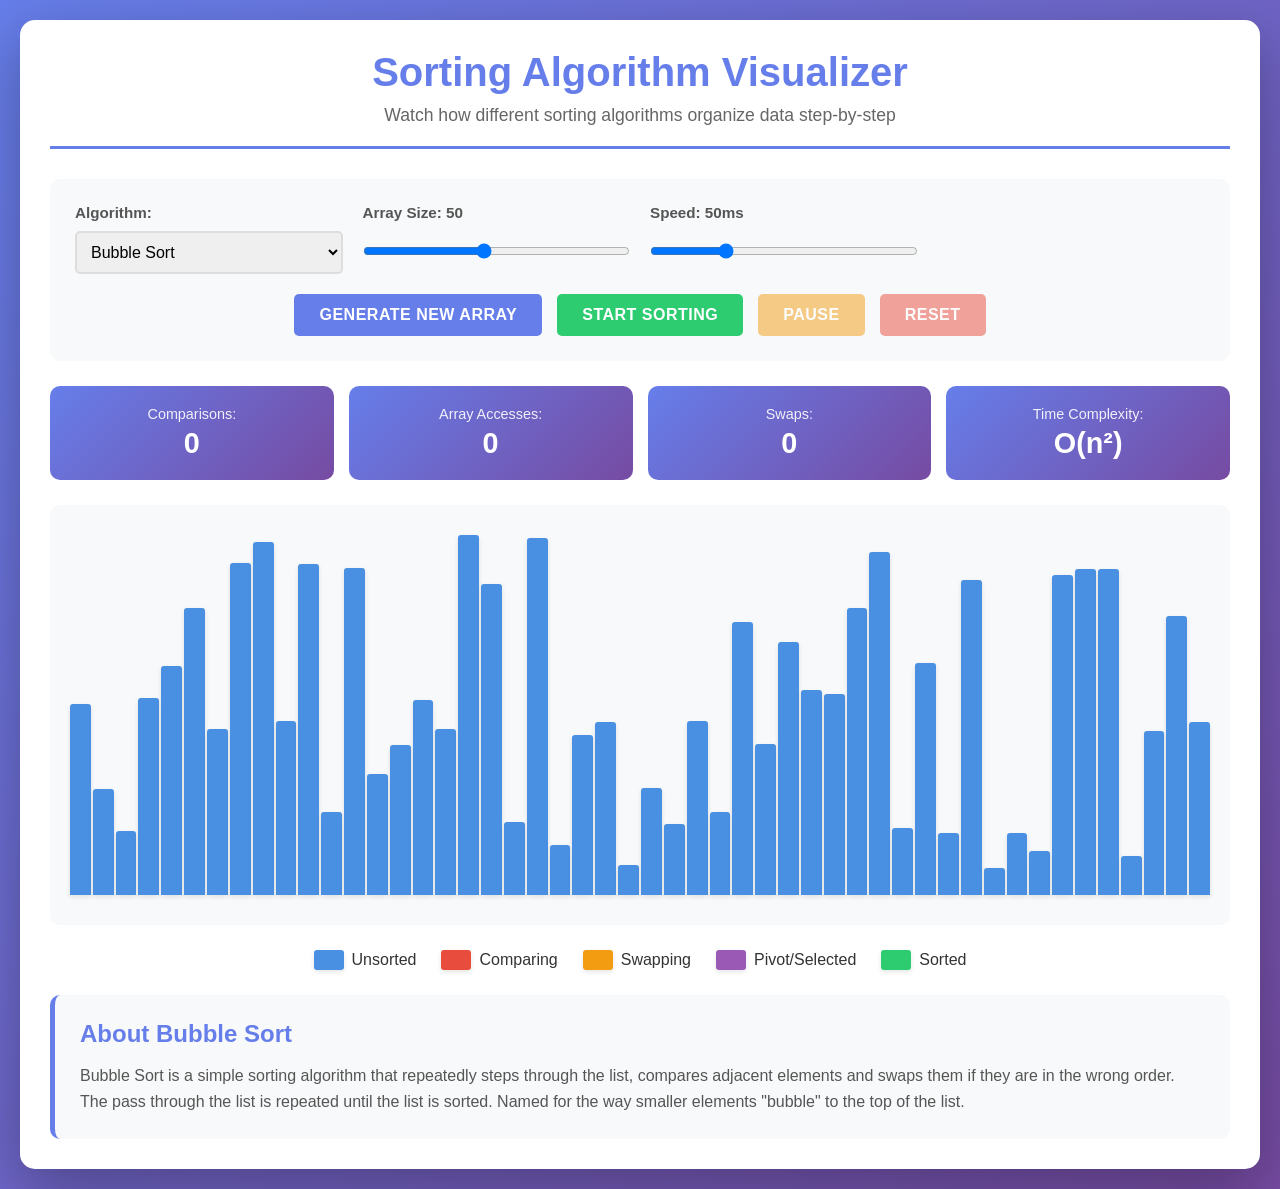
==== index.html @ ca9518fe "Add interactive sorting algorithm visualizer Implement a comprehensive web-based sorting algorithm v" ====
<!DOCTYPE html>
<html lang="en">
<head>
    <meta charset="UTF-8">
    <meta name="viewport" content="width=device-width, initial-scale=1.0">
    <title>Sorting Algorithm Visualizer</title>
    <link rel="stylesheet" href="styles.css">
</head>
<body>
    <div class="container">
        <header>
            <h1>Sorting Algorithm Visualizer</h1>
            <p>Watch how different sorting algorithms organize data step-by-step</p>
        </header>

        <div class="controls">
            <div class="control-group">
                <label for="algorithm-select">Algorithm:</label>
                <select id="algorithm-select">
                    <option value="bubble">Bubble Sort</option>
                    <option value="selection">Selection Sort</option>
                    <option value="insertion">Insertion Sort</option>
                    <option value="merge">Merge Sort</option>
                    <option value="quick">Quick Sort</option>
                    <option value="heap">Heap Sort</option>
                </select>
            </div>

            <div class="control-group">
                <label for="array-size">Array Size: <span id="size-value">50</span></label>
                <input type="range" id="array-size" min="10" max="100" value="50">
            </div>

            <div class="control-group">
                <label for="speed">Speed: <span id="speed-value">50ms</span></label>
                <input type="range" id="speed" min="1" max="200" value="50">
            </div>

            <div class="button-group">
                <button id="generate-btn" class="btn btn-primary">Generate New Array</button>
                <button id="start-btn" class="btn btn-success">Start Sorting</button>
                <button id="pause-btn" class="btn btn-warning" disabled>Pause</button>
                <button id="reset-btn" class="btn btn-danger" disabled>Reset</button>
            </div>
        </div>

        <div class="stats">
            <div class="stat-item">
                <span class="stat-label">Comparisons:</span>
                <span id="comparisons" class="stat-value">0</span>
            </div>
            <div class="stat-item">
                <span class="stat-label">Array Accesses:</span>
                <span id="array-accesses" class="stat-value">0</span>
            </div>
            <div class="stat-item">
                <span class="stat-label">Swaps:</span>
                <span id="swaps" class="stat-value">0</span>
            </div>
            <div class="stat-item">
                <span class="stat-label">Time Complexity:</span>
                <span id="time-complexity" class="stat-value">O(n²)</span>
            </div>
        </div>

        <div id="visualization-container"></div>

        <div class="legend">
            <div class="legend-item">
                <div class="legend-color" style="background-color: #4a90e2;"></div>
                <span>Unsorted</span>
            </div>
            <div class="legend-item">
                <div class="legend-color" style="background-color: #e74c3c;"></div>
                <span>Comparing</span>
            </div>
            <div class="legend-item">
                <div class="legend-color" style="background-color: #f39c12;"></div>
                <span>Swapping</span>
            </div>
            <div class="legend-item">
                <div class="legend-color" style="background-color: #9b59b6;"></div>
                <span>Pivot/Selected</span>
            </div>
            <div class="legend-item">
                <div class="legend-color" style="background-color: #2ecc71;"></div>
                <span>Sorted</span>
            </div>
        </div>

        <div class="algorithm-info">
            <h2>About <span id="current-algorithm">Bubble Sort</span></h2>
            <p id="algorithm-description">
                Bubble Sort is a simple sorting algorithm that repeatedly steps through the list,
                compares adjacent elements and swaps them if they are in the wrong order.
                The pass through the list is repeated until the list is sorted.
            </p>
        </div>
    </div>

    <script src="algorithms.js"></script>
    <script src="visualizer.js"></script>
    <script src="script.js"></script>
</body>
</html>
---- styles.css ----
* {
    margin: 0;
    padding: 0;
    box-sizing: border-box;
}

body {
    font-family: 'Segoe UI', Tahoma, Geneva, Verdana, sans-serif;
    background: linear-gradient(135deg, #667eea 0%, #764ba2 100%);
    min-height: 100vh;
    padding: 20px;
    color: #333;
}

.container {
    max-width: 1400px;
    margin: 0 auto;
    background: white;
    border-radius: 15px;
    padding: 30px;
    box-shadow: 0 20px 60px rgba(0, 0, 0, 0.3);
}

header {
    text-align: center;
    margin-bottom: 30px;
    padding-bottom: 20px;
    border-bottom: 3px solid #667eea;
}

header h1 {
    color: #667eea;
    font-size: 2.5em;
    margin-bottom: 10px;
}

header p {
    color: #666;
    font-size: 1.1em;
}

.controls {
    background: #f8f9fa;
    padding: 25px;
    border-radius: 10px;
    margin-bottom: 25px;
    display: grid;
    grid-template-columns: repeat(auto-fit, minmax(250px, 1fr));
    gap: 20px;
}

.control-group {
    display: flex;
    flex-direction: column;
    gap: 10px;
}

.control-group label {
    font-weight: 600;
    color: #555;
    font-size: 0.95em;
}

.control-group select,
.control-group input[type="range"] {
    padding: 10px;
    border: 2px solid #ddd;
    border-radius: 5px;
    font-size: 1em;
    cursor: pointer;
}

.control-group select:focus {
    outline: none;
    border-color: #667eea;
}

.control-group input[type="range"] {
    width: 100%;
}

.button-group {
    grid-column: 1 / -1;
    display: flex;
    gap: 15px;
    justify-content: center;
    flex-wrap: wrap;
}

.btn {
    padding: 12px 25px;
    border: none;
    border-radius: 5px;
    font-size: 1em;
    font-weight: 600;
    cursor: pointer;
    transition: all 0.3s ease;
    text-transform: uppercase;
    letter-spacing: 0.5px;
}

.btn:hover:not(:disabled) {
    transform: translateY(-2px);
    box-shadow: 0 5px 15px rgba(0, 0, 0, 0.2);
}

.btn:disabled {
    opacity: 0.5;
    cursor: not-allowed;
}

.btn-primary {
    background: #667eea;
    color: white;
}

.btn-success {
    background: #2ecc71;
    color: white;
}

.btn-warning {
    background: #f39c12;
    color: white;
}

.btn-danger {
    background: #e74c3c;
    color: white;
}

.stats {
    display: grid;
    grid-template-columns: repeat(auto-fit, minmax(200px, 1fr));
    gap: 15px;
    margin-bottom: 25px;
}

.stat-item {
    background: linear-gradient(135deg, #667eea 0%, #764ba2 100%);
    padding: 20px;
    border-radius: 10px;
    text-align: center;
    color: white;
}

.stat-label {
    display: block;
    font-size: 0.9em;
    margin-bottom: 5px;
    opacity: 0.9;
}

.stat-value {
    display: block;
    font-size: 1.8em;
    font-weight: bold;
}

#visualization-container {
    background: #f8f9fa;
    border-radius: 10px;
    padding: 30px 20px;
    margin-bottom: 25px;
    min-height: 400px;
    display: flex;
    align-items: flex-end;
    justify-content: center;
    gap: 2px;
    overflow-x: auto;
}

.bar {
    background: #4a90e2;
    border-radius: 3px 3px 0 0;
    transition: all 0.3s ease;
    position: relative;
    display: flex;
    align-items: flex-end;
    justify-content: center;
    box-shadow: 0 2px 5px rgba(0, 0, 0, 0.1);
}

.bar.comparing {
    background: #e74c3c;
    transform: scale(1.05);
}

.bar.swapping {
    background: #f39c12;
    transform: scale(1.1);
}

.bar.pivot {
    background: #9b59b6;
    transform: scale(1.05);
}

.bar.sorted {
    background: #2ecc71;
}

.legend {
    display: flex;
    justify-content: center;
    gap: 25px;
    margin-bottom: 25px;
    flex-wrap: wrap;
}

.legend-item {
    display: flex;
    align-items: center;
    gap: 8px;
}

.legend-color {
    width: 30px;
    height: 20px;
    border-radius: 3px;
    box-shadow: 0 2px 5px rgba(0, 0, 0, 0.1);
}

.algorithm-info {
    background: #f8f9fa;
    padding: 25px;
    border-radius: 10px;
    border-left: 5px solid #667eea;
}

.algorithm-info h2 {
    color: #667eea;
    margin-bottom: 15px;
}

.algorithm-info p {
    line-height: 1.6;
    color: #555;
}

@media (max-width: 768px) {
    .container {
        padding: 15px;
    }

    header h1 {
        font-size: 1.8em;
    }

    .controls {
        grid-template-columns: 1fr;
    }

    .stats {
        grid-template-columns: 1fr 1fr;
    }

    .legend {
        gap: 15px;
    }
}
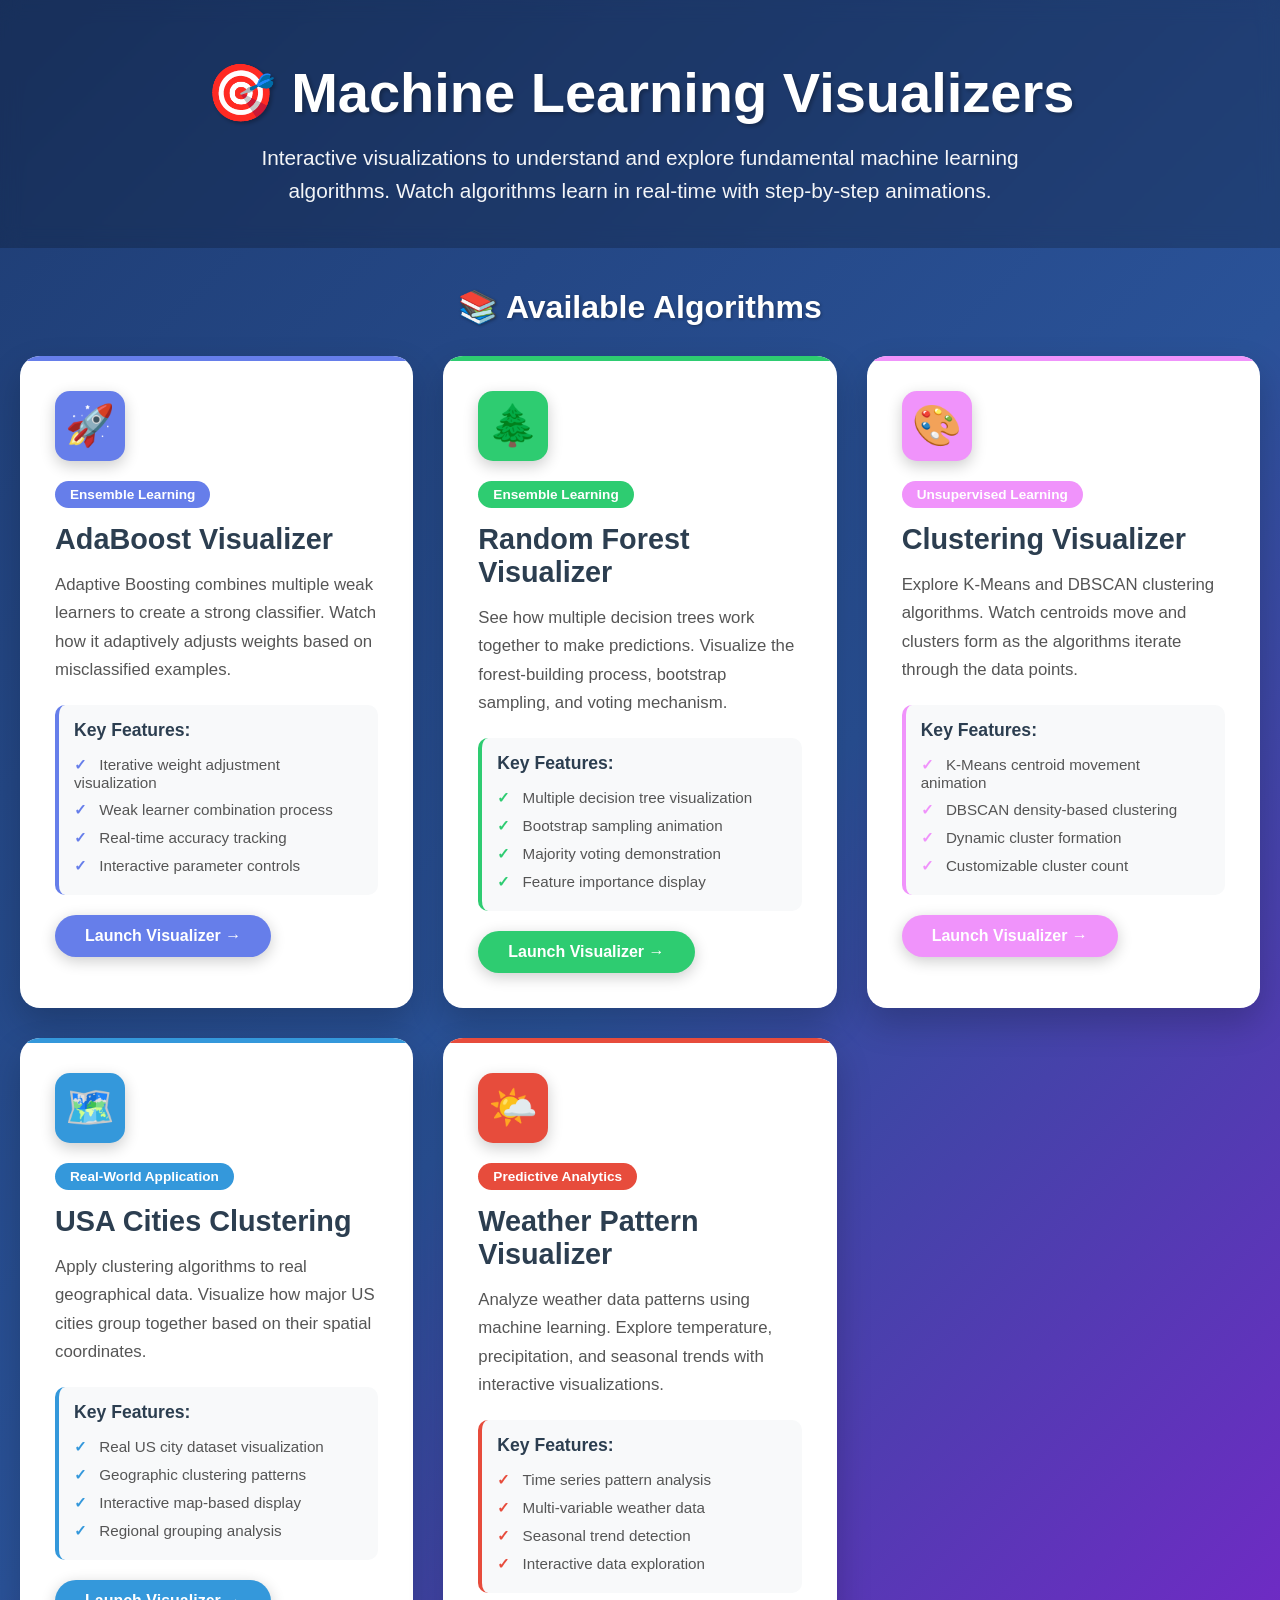
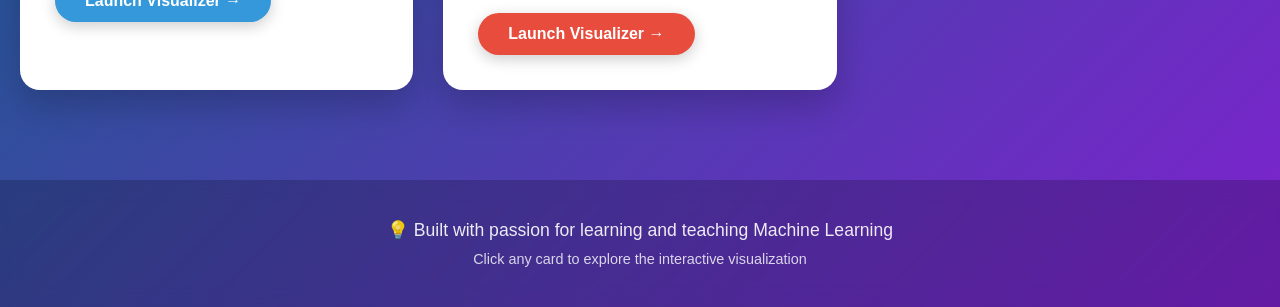
==== commit 4f9f3120: "Add elegant master index page for ML algorithm visualizers - Created comprehensive landing page with" ====
--- a/index.html
+++ b/index.html
@@ -3,103 +3,346 @@
 <head>
     <meta charset="UTF-8">
     <meta name="viewport" content="width=device-width, initial-scale=1.0">
-    <title>Sorting Algorithm Visualizer</title>
-    <link rel="stylesheet" href="styles.css">
+    <title>Machine Learning Algorithm Visualizers</title>
+    <style>
+        * {
+            margin: 0;
+            padding: 0;
+            box-sizing: border-box;
+        }
+
+        body {
+            font-family: 'Segoe UI', Tahoma, Geneva, Verdana, sans-serif;
+            background: linear-gradient(135deg, #1e3c72 0%, #2a5298 50%, #7e22ce 100%);
+            min-height: 100vh;
+            color: #333;
+        }
+
+        .hero {
+            text-align: center;
+            padding: 60px 20px 40px;
+            color: white;
+            background: rgba(0, 0, 0, 0.2);
+            backdrop-filter: blur(10px);
+        }
+
+        .hero h1 {
+            font-size: 3.5em;
+            margin-bottom: 15px;
+            font-weight: 700;
+            text-shadow: 2px 2px 4px rgba(0, 0, 0, 0.3);
+            animation: fadeInDown 0.8s ease-out;
+        }
+
+        .hero p {
+            font-size: 1.3em;
+            opacity: 0.95;
+            max-width: 800px;
+            margin: 0 auto;
+            line-height: 1.6;
+            animation: fadeInUp 0.8s ease-out 0.2s backwards;
+        }
+
+        .container {
+            max-width: 1400px;
+            margin: 0 auto;
+            padding: 40px 20px;
+        }
+
+        .section-title {
+            color: white;
+            font-size: 2em;
+            margin-bottom: 30px;
+            text-align: center;
+            font-weight: 600;
+            text-shadow: 1px 1px 3px rgba(0, 0, 0, 0.3);
+        }
+
+        .algorithms-grid {
+            display: grid;
+            grid-template-columns: repeat(auto-fit, minmax(350px, 1fr));
+            gap: 30px;
+            margin-bottom: 50px;
+        }
+
+        .algorithm-card {
+            background: white;
+            border-radius: 20px;
+            padding: 35px;
+            box-shadow: 0 15px 35px rgba(0, 0, 0, 0.2);
+            transition: all 0.4s ease;
+            cursor: pointer;
+            position: relative;
+            overflow: hidden;
+            animation: fadeInUp 0.6s ease-out backwards;
+        }
+
+        .algorithm-card::before {
+            content: '';
+            position: absolute;
+            top: 0;
+            left: 0;
+            width: 100%;
+            height: 5px;
+            background: var(--card-color);
+        }
+
+        .algorithm-card:hover {
+            transform: translateY(-10px);
+            box-shadow: 0 20px 50px rgba(0, 0, 0, 0.3);
+        }
+
+        .card-icon {
+            width: 70px;
+            height: 70px;
+            background: var(--card-color);
+            border-radius: 15px;
+            display: flex;
+            align-items: center;
+            justify-content: center;
+            font-size: 2.5em;
+            margin-bottom: 20px;
+            box-shadow: 0 5px 15px rgba(0, 0, 0, 0.2);
+        }
+
+        .algorithm-card h3 {
+            font-size: 1.8em;
+            margin-bottom: 15px;
+            color: #2c3e50;
+        }
+
+        .algorithm-card .category {
+            display: inline-block;
+            padding: 6px 15px;
+            background: var(--card-color);
+            color: white;
+            border-radius: 20px;
+            font-size: 0.85em;
+            font-weight: 600;
+            margin-bottom: 15px;
+        }
+
+        .algorithm-card p {
+            color: #555;
+            line-height: 1.7;
+            margin-bottom: 20px;
+            font-size: 1.05em;
+        }
+
+        .key-features {
+            margin: 20px 0;
+            padding: 15px;
+            background: #f8f9fa;
+            border-radius: 10px;
+            border-left: 4px solid var(--card-color);
+        }
+
+        .key-features h4 {
+            color: #2c3e50;
+            margin-bottom: 10px;
+            font-size: 1.1em;
+        }
+
+        .key-features ul {
+            list-style: none;
+            padding-left: 0;
+        }
+
+        .key-features li {
+            padding: 5px 0;
+            color: #555;
+            font-size: 0.95em;
+        }
+
+        .key-features li::before {
+            content: '✓ ';
+            color: var(--card-color);
+            font-weight: bold;
+            margin-right: 8px;
+        }
+
+        .view-button {
+            display: inline-block;
+            padding: 12px 30px;
+            background: var(--card-color);
+            color: white;
+            text-decoration: none;
+            border-radius: 25px;
+            font-weight: 600;
+            transition: all 0.3s ease;
+            box-shadow: 0 4px 15px rgba(0, 0, 0, 0.2);
+        }
+
+        .view-button:hover {
+            transform: scale(1.05);
+            box-shadow: 0 6px 20px rgba(0, 0, 0, 0.3);
+        }
+
+        /* Color schemes for different algorithm types */
+        .ensemble { --card-color: #667eea; }
+        .clustering { --card-color: #f093fb; }
+        .forest { --card-color: #2ecc71; }
+        .application { --card-color: #3498db; }
+        .prediction { --card-color: #e74c3c; }
+
+        .footer {
+            text-align: center;
+            padding: 40px 20px;
+            color: white;
+            background: rgba(0, 0, 0, 0.2);
+            backdrop-filter: blur(10px);
+        }
+
+        .footer p {
+            font-size: 1.1em;
+            opacity: 0.9;
+        }
+
+        @keyframes fadeInDown {
+            from {
+                opacity: 0;
+                transform: translateY(-30px);
+            }
+            to {
+                opacity: 1;
+                transform: translateY(0);
+            }
+        }
+
+        @keyframes fadeInUp {
+            from {
+                opacity: 0;
+                transform: translateY(30px);
+            }
+            to {
+                opacity: 1;
+                transform: translateY(0);
+            }
+        }
+
+        @media (max-width: 768px) {
+            .hero h1 {
+                font-size: 2.5em;
+            }
+
+            .algorithms-grid {
+                grid-template-columns: 1fr;
+            }
+        }
+    </style>
 </head>
 <body>
+    <div class="hero">
+        <h1>🎯 Machine Learning Visualizers</h1>
+        <p>Interactive visualizations to understand and explore fundamental machine learning algorithms. Watch algorithms learn in real-time with step-by-step animations.</p>
+    </div>
+
     <div class="container">
-        <header>
-            <h1>Sorting Algorithm Visualizer</h1>
-            <p>Watch how different sorting algorithms organize data step-by-step</p>
-        </header>
-
-        <div class="controls">
-            <div class="control-group">
-                <label for="algorithm-select">Algorithm:</label>
-                <select id="algorithm-select">
-                    <option value="bubble">Bubble Sort</option>
-                    <option value="selection">Selection Sort</option>
-                    <option value="insertion">Insertion Sort</option>
-                    <option value="merge">Merge Sort</option>
-                    <option value="quick">Quick Sort</option>
-                    <option value="heap">Heap Sort</option>
-                </select>
-            </div>
-
-            <div class="control-group">
-                <label for="array-size">Array Size: <span id="size-value">50</span></label>
-                <input type="range" id="array-size" min="10" max="100" value="50">
-            </div>
-
-            <div class="control-group">
-                <label for="speed">Speed: <span id="speed-value">50ms</span></label>
-                <input type="range" id="speed" min="1" max="200" value="50">
-            </div>
-
-            <div class="button-group">
-                <button id="generate-btn" class="btn btn-primary">Generate New Array</button>
-                <button id="start-btn" class="btn btn-success">Start Sorting</button>
-                <button id="pause-btn" class="btn btn-warning" disabled>Pause</button>
-                <button id="reset-btn" class="btn btn-danger" disabled>Reset</button>
-            </div>
-        </div>
-
-        <div class="stats">
-            <div class="stat-item">
-                <span class="stat-label">Comparisons:</span>
-                <span id="comparisons" class="stat-value">0</span>
-            </div>
-            <div class="stat-item">
-                <span class="stat-label">Array Accesses:</span>
-                <span id="array-accesses" class="stat-value">0</span>
-            </div>
-            <div class="stat-item">
-                <span class="stat-label">Swaps:</span>
-                <span id="swaps" class="stat-value">0</span>
-            </div>
-            <div class="stat-item">
-                <span class="stat-label">Time Complexity:</span>
-                <span id="time-complexity" class="stat-value">O(n²)</span>
-            </div>
-        </div>
-
-        <div id="visualization-container"></div>
-
-        <div class="legend">
-            <div class="legend-item">
-                <div class="legend-color" style="background-color: #4a90e2;"></div>
-                <span>Unsorted</span>
-            </div>
-            <div class="legend-item">
-                <div class="legend-color" style="background-color: #e74c3c;"></div>
-                <span>Comparing</span>
-            </div>
-            <div class="legend-item">
-                <div class="legend-color" style="background-color: #f39c12;"></div>
-                <span>Swapping</span>
-            </div>
-            <div class="legend-item">
-                <div class="legend-color" style="background-color: #9b59b6;"></div>
-                <span>Pivot/Selected</span>
-            </div>
-            <div class="legend-item">
-                <div class="legend-color" style="background-color: #2ecc71;"></div>
-                <span>Sorted</span>
-            </div>
-        </div>
-
-        <div class="algorithm-info">
-            <h2>About <span id="current-algorithm">Bubble Sort</span></h2>
-            <p id="algorithm-description">
-                Bubble Sort is a simple sorting algorithm that repeatedly steps through the list,
-                compares adjacent elements and swaps them if they are in the wrong order.
-                The pass through the list is repeated until the list is sorted.
-            </p>
+        <h2 class="section-title">📚 Available Algorithms</h2>
+
+        <div class="algorithms-grid">
+            <!-- AdaBoost Card -->
+            <div class="algorithm-card ensemble" onclick="window.location.href='adaboost_visualizer.html'">
+                <div class="card-icon">🚀</div>
+                <span class="category">Ensemble Learning</span>
+                <h3>AdaBoost Visualizer</h3>
+                <p>Adaptive Boosting combines multiple weak learners to create a strong classifier. Watch how it adaptively adjusts weights based on misclassified examples.</p>
+                <div class="key-features">
+                    <h4>Key Features:</h4>
+                    <ul>
+                        <li>Iterative weight adjustment visualization</li>
+                        <li>Weak learner combination process</li>
+                        <li>Real-time accuracy tracking</li>
+                        <li>Interactive parameter controls</li>
+                    </ul>
+                </div>
+                <a href="adaboost_visualizer.html" class="view-button" onclick="event.stopPropagation()">Launch Visualizer →</a>
+            </div>
+
+            <!-- Random Forest Card -->
+            <div class="algorithm-card forest" onclick="window.location.href='random_forest_visualizer.html'">
+                <div class="card-icon">🌲</div>
+                <span class="category">Ensemble Learning</span>
+                <h3>Random Forest Visualizer</h3>
+                <p>See how multiple decision trees work together to make predictions. Visualize the forest-building process, bootstrap sampling, and voting mechanism.</p>
+                <div class="key-features">
+                    <h4>Key Features:</h4>
+                    <ul>
+                        <li>Multiple decision tree visualization</li>
+                        <li>Bootstrap sampling animation</li>
+                        <li>Majority voting demonstration</li>
+                        <li>Feature importance display</li>
+                    </ul>
+                </div>
+                <a href="random_forest_visualizer.html" class="view-button" onclick="event.stopPropagation()">Launch Visualizer →</a>
+            </div>
+
+            <!-- Clustering Card -->
+            <div class="algorithm-card clustering" onclick="window.location.href='clustering_visualizer.html'">
+                <div class="card-icon">🎨</div>
+                <span class="category">Unsupervised Learning</span>
+                <h3>Clustering Visualizer</h3>
+                <p>Explore K-Means and DBSCAN clustering algorithms. Watch centroids move and clusters form as the algorithms iterate through the data points.</p>
+                <div class="key-features">
+                    <h4>Key Features:</h4>
+                    <ul>
+                        <li>K-Means centroid movement animation</li>
+                        <li>DBSCAN density-based clustering</li>
+                        <li>Dynamic cluster formation</li>
+                        <li>Customizable cluster count</li>
+                    </ul>
+                </div>
+                <a href="clustering_visualizer.html" class="view-button" onclick="event.stopPropagation()">Launch Visualizer →</a>
+            </div>
+
+            <!-- USA Cities Clustering Card -->
+            <div class="algorithm-card application" onclick="window.location.href='usa_cities_clustering.html'">
+                <div class="card-icon">🗺️</div>
+                <span class="category">Real-World Application</span>
+                <h3>USA Cities Clustering</h3>
+                <p>Apply clustering algorithms to real geographical data. Visualize how major US cities group together based on their spatial coordinates.</p>
+                <div class="key-features">
+                    <h4>Key Features:</h4>
+                    <ul>
+                        <li>Real US city dataset visualization</li>
+                        <li>Geographic clustering patterns</li>
+                        <li>Interactive map-based display</li>
+                        <li>Regional grouping analysis</li>
+                    </ul>
+                </div>
+                <a href="usa_cities_clustering.html" class="view-button" onclick="event.stopPropagation()">Launch Visualizer →</a>
+            </div>
+
+            <!-- Weather Visualizer Card -->
+            <div class="algorithm-card prediction" onclick="window.location.href='weather_visualizer.html'">
+                <div class="card-icon">🌤️</div>
+                <span class="category">Predictive Analytics</span>
+                <h3>Weather Pattern Visualizer</h3>
+                <p>Analyze weather data patterns using machine learning. Explore temperature, precipitation, and seasonal trends with interactive visualizations.</p>
+                <div class="key-features">
+                    <h4>Key Features:</h4>
+                    <ul>
+                        <li>Time series pattern analysis</li>
+                        <li>Multi-variable weather data</li>
+                        <li>Seasonal trend detection</li>
+                        <li>Interactive data exploration</li>
+                    </ul>
+                </div>
+                <a href="weather_visualizer.html" class="view-button" onclick="event.stopPropagation()">Launch Visualizer →</a>
+            </div>
         </div>
     </div>
 
-    <script src="algorithms.js"></script>
-    <script src="visualizer.js"></script>
-    <script src="script.js"></script>
+    <div class="footer">
+        <p>💡 Built with passion for learning and teaching Machine Learning</p>
+        <p style="margin-top: 10px; font-size: 0.9em; opacity: 0.8;">Click any card to explore the interactive visualization</p>
+    </div>
+
+    <script>
+        // Add staggered animation delays to cards
+        document.querySelectorAll('.algorithm-card').forEach((card, index) => {
+            card.style.animationDelay = `${index * 0.1}s`;
+        });
+    </script>
 </body>
 </html>
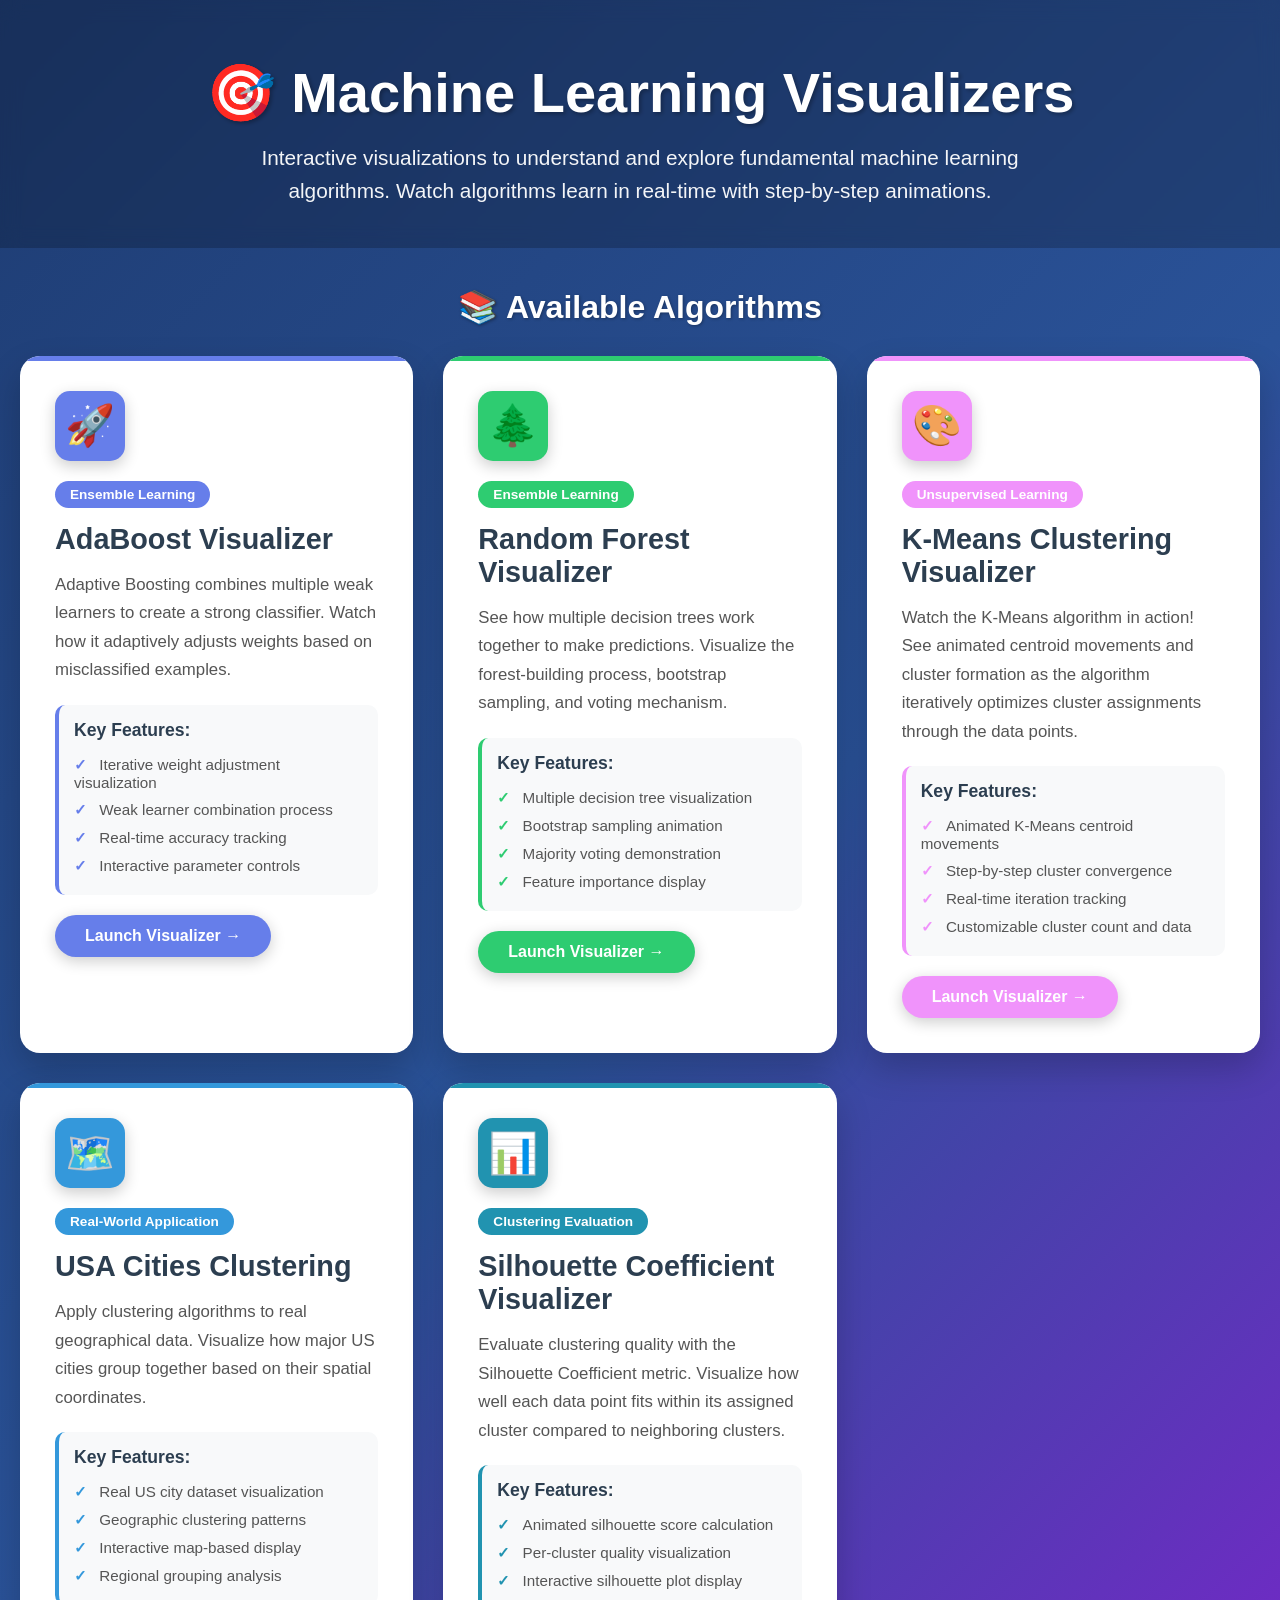
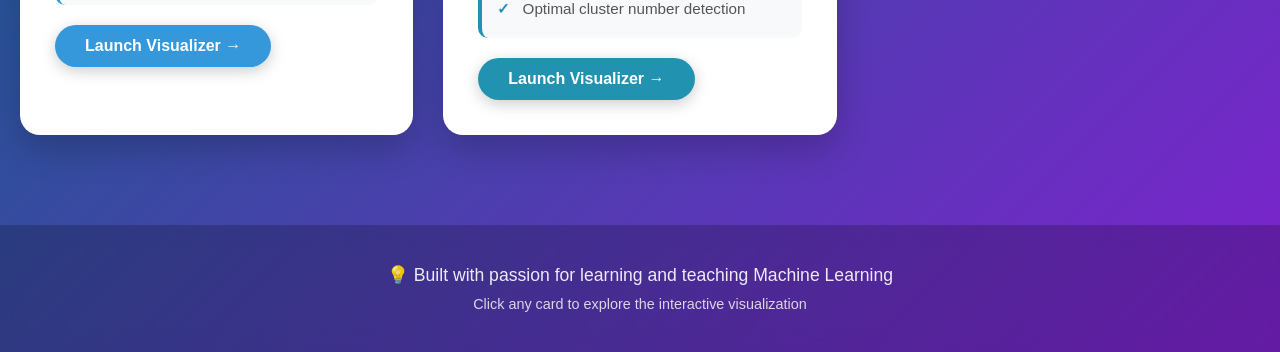
==== commit 5d15b9a7: "Add Silhouette Coefficient visualizer and update index - Add silhouette_visualizer.html for clusteri" ====
--- a/index.html
+++ b/index.html
@@ -183,7 +183,7 @@
         .clustering { --card-color: #f093fb; }
         .forest { --card-color: #2ecc71; }
         .application { --card-color: #3498db; }
-        .prediction { --card-color: #e74c3c; }
+        .evaluation { --card-color: #2193b0; }
 
         .footer {
             text-align: center;
@@ -281,15 +281,15 @@
             <div class="algorithm-card clustering" onclick="window.location.href='clustering_visualizer.html'">
                 <div class="card-icon">🎨</div>
                 <span class="category">Unsupervised Learning</span>
-                <h3>Clustering Visualizer</h3>
-                <p>Explore K-Means and DBSCAN clustering algorithms. Watch centroids move and clusters form as the algorithms iterate through the data points.</p>
-                <div class="key-features">
-                    <h4>Key Features:</h4>
-                    <ul>
-                        <li>K-Means centroid movement animation</li>
-                        <li>DBSCAN density-based clustering</li>
-                        <li>Dynamic cluster formation</li>
-                        <li>Customizable cluster count</li>
+                <h3>K-Means Clustering Visualizer</h3>
+                <p>Watch the K-Means algorithm in action! See animated centroid movements and cluster formation as the algorithm iteratively optimizes cluster assignments through the data points.</p>
+                <div class="key-features">
+                    <h4>Key Features:</h4>
+                    <ul>
+                        <li>Animated K-Means centroid movements</li>
+                        <li>Step-by-step cluster convergence</li>
+                        <li>Real-time iteration tracking</li>
+                        <li>Customizable cluster count and data</li>
                     </ul>
                 </div>
                 <a href="clustering_visualizer.html" class="view-button" onclick="event.stopPropagation()">Launch Visualizer →</a>
@@ -313,22 +313,22 @@
                 <a href="usa_cities_clustering.html" class="view-button" onclick="event.stopPropagation()">Launch Visualizer →</a>
             </div>
 
-            <!-- Weather Visualizer Card -->
-            <div class="algorithm-card prediction" onclick="window.location.href='weather_visualizer.html'">
-                <div class="card-icon">🌤️</div>
-                <span class="category">Predictive Analytics</span>
-                <h3>Weather Pattern Visualizer</h3>
-                <p>Analyze weather data patterns using machine learning. Explore temperature, precipitation, and seasonal trends with interactive visualizations.</p>
-                <div class="key-features">
-                    <h4>Key Features:</h4>
-                    <ul>
-                        <li>Time series pattern analysis</li>
-                        <li>Multi-variable weather data</li>
-                        <li>Seasonal trend detection</li>
-                        <li>Interactive data exploration</li>
-                    </ul>
-                </div>
-                <a href="weather_visualizer.html" class="view-button" onclick="event.stopPropagation()">Launch Visualizer →</a>
+            <!-- Silhouette Coefficient Card -->
+            <div class="algorithm-card evaluation" onclick="window.location.href='silhouette_visualizer.html'">
+                <div class="card-icon">📊</div>
+                <span class="category">Clustering Evaluation</span>
+                <h3>Silhouette Coefficient Visualizer</h3>
+                <p>Evaluate clustering quality with the Silhouette Coefficient metric. Visualize how well each data point fits within its assigned cluster compared to neighboring clusters.</p>
+                <div class="key-features">
+                    <h4>Key Features:</h4>
+                    <ul>
+                        <li>Animated silhouette score calculation</li>
+                        <li>Per-cluster quality visualization</li>
+                        <li>Interactive silhouette plot display</li>
+                        <li>Optimal cluster number detection</li>
+                    </ul>
+                </div>
+                <a href="silhouette_visualizer.html" class="view-button" onclick="event.stopPropagation()">Launch Visualizer →</a>
             </div>
         </div>
     </div>
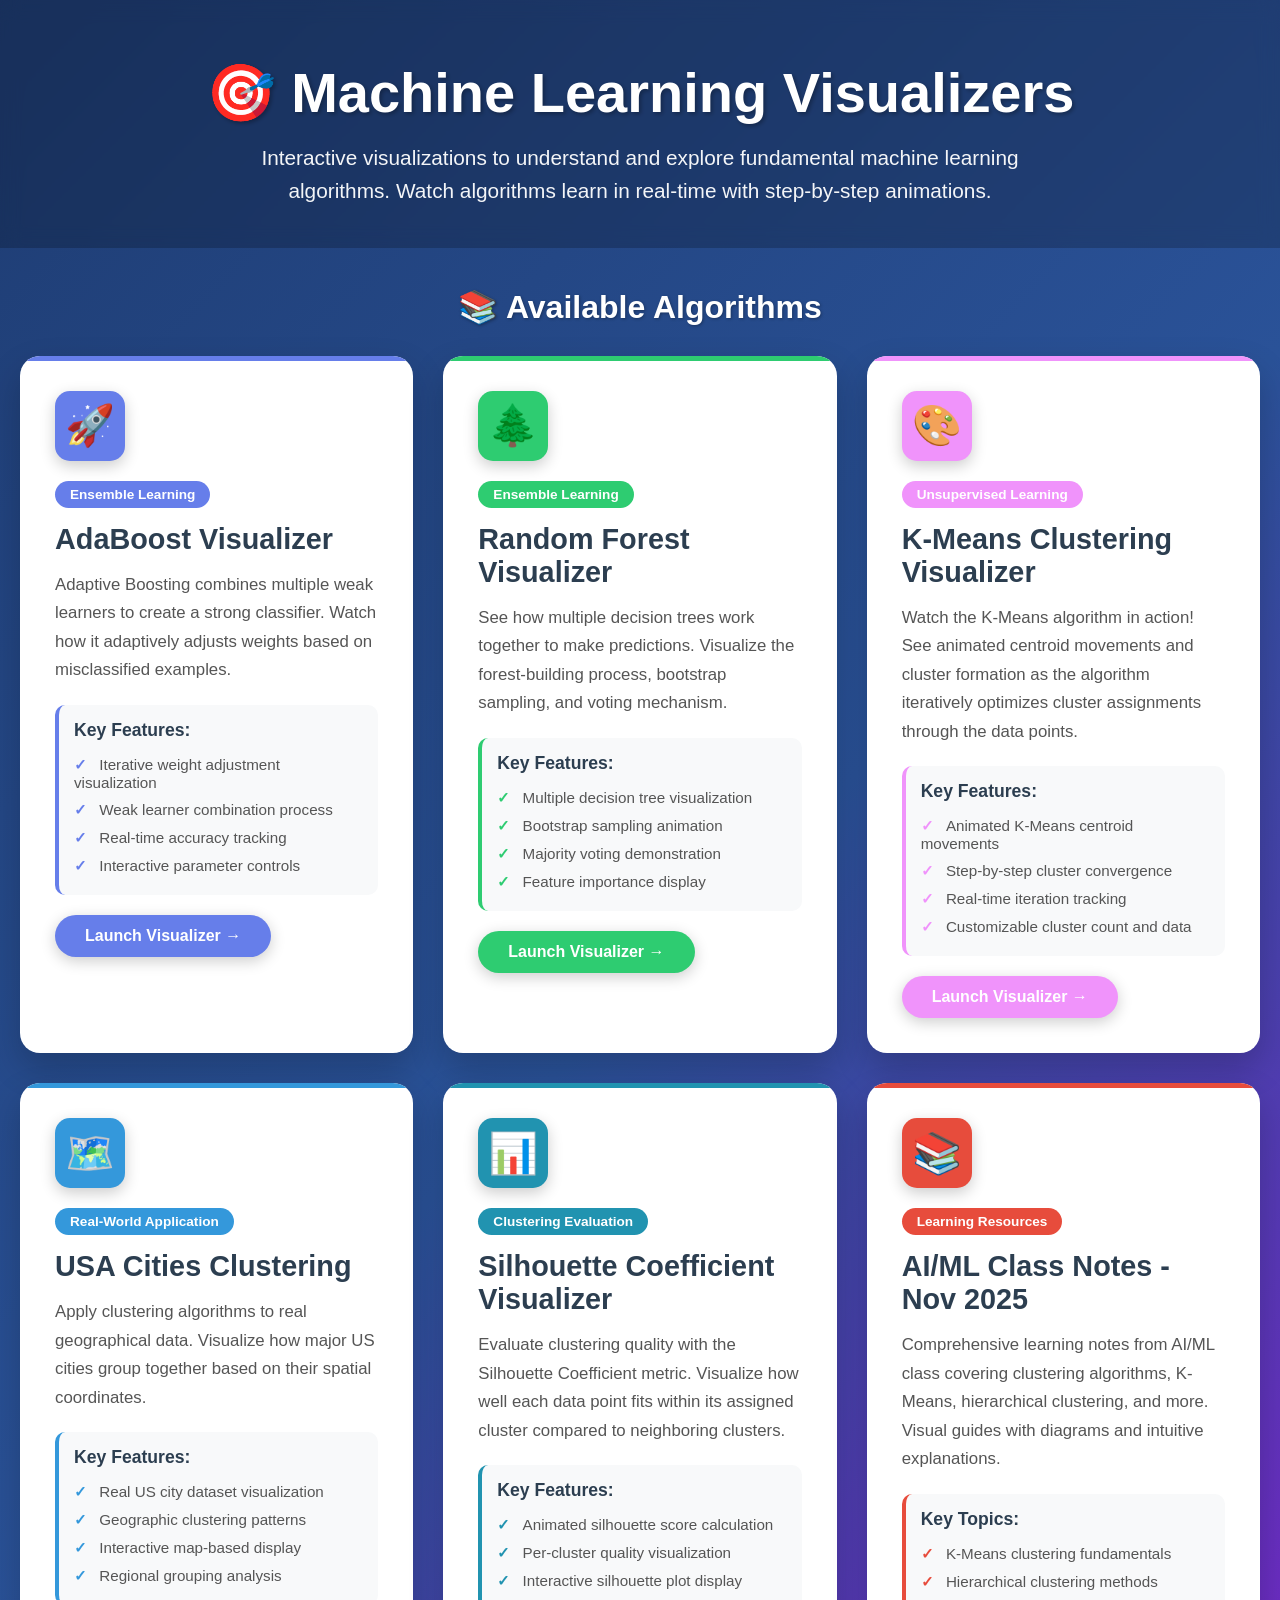
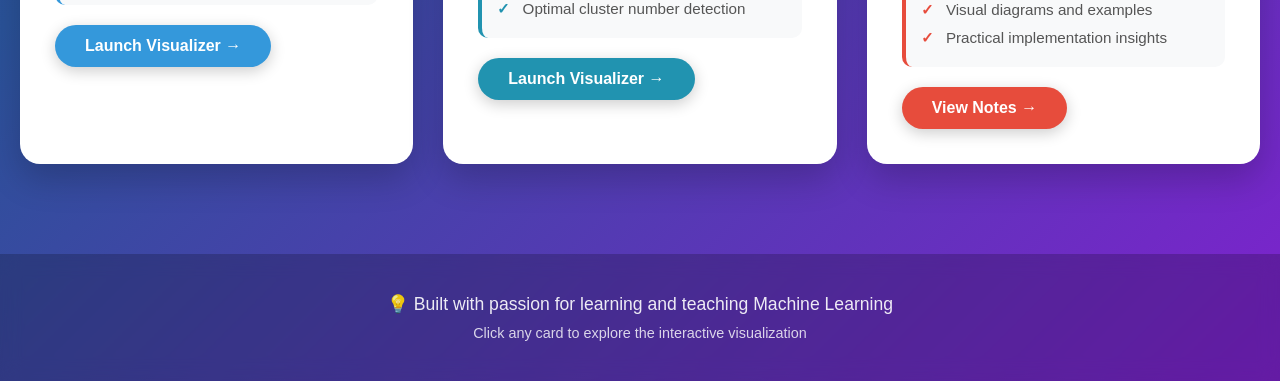
==== commit 0e0f55e1: "Add AI/ML class learning notes with interactive viewer - Add comprehensive AI/ML learning notes mark" ====
--- a/index.html
+++ b/index.html
@@ -184,6 +184,7 @@
         .forest { --card-color: #2ecc71; }
         .application { --card-color: #3498db; }
         .evaluation { --card-color: #2193b0; }
+        .learning { --card-color: #e74c3c; }
 
         .footer {
             text-align: center;
@@ -329,6 +330,24 @@
                     </ul>
                 </div>
                 <a href="silhouette_visualizer.html" class="view-button" onclick="event.stopPropagation()">Launch Visualizer →</a>
+            </div>
+
+            <!-- AI/ML Learning Notes Card -->
+            <div class="algorithm-card learning" onclick="window.location.href='aiml_notes_viewer.html'">
+                <div class="card-icon">📚</div>
+                <span class="category">Learning Resources</span>
+                <h3>AI/ML Class Notes - Nov 2025</h3>
+                <p>Comprehensive learning notes from AI/ML class covering clustering algorithms, K-Means, hierarchical clustering, and more. Visual guides with diagrams and intuitive explanations.</p>
+                <div class="key-features">
+                    <h4>Key Topics:</h4>
+                    <ul>
+                        <li>K-Means clustering fundamentals</li>
+                        <li>Hierarchical clustering methods</li>
+                        <li>Visual diagrams and examples</li>
+                        <li>Practical implementation insights</li>
+                    </ul>
+                </div>
+                <a href="aiml_notes_viewer.html" class="view-button" onclick="event.stopPropagation()">View Notes →</a>
             </div>
         </div>
     </div>
